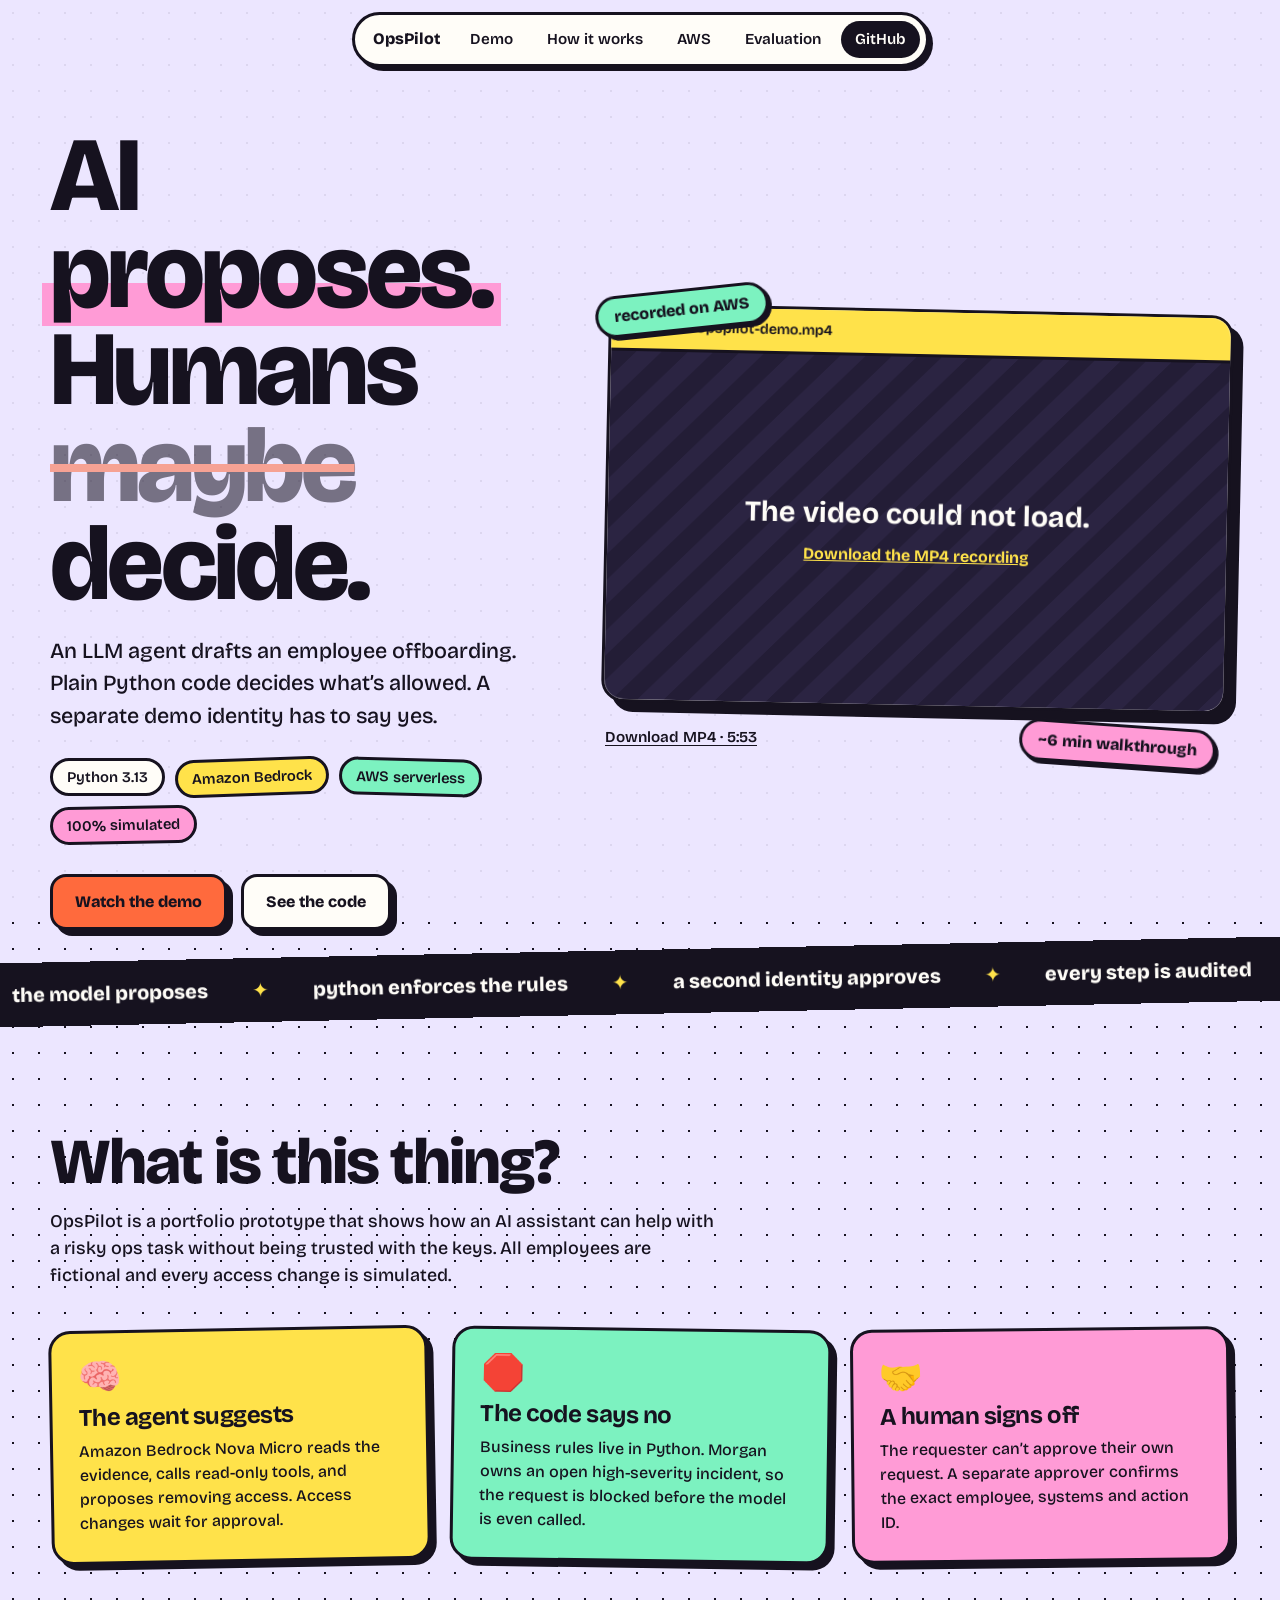
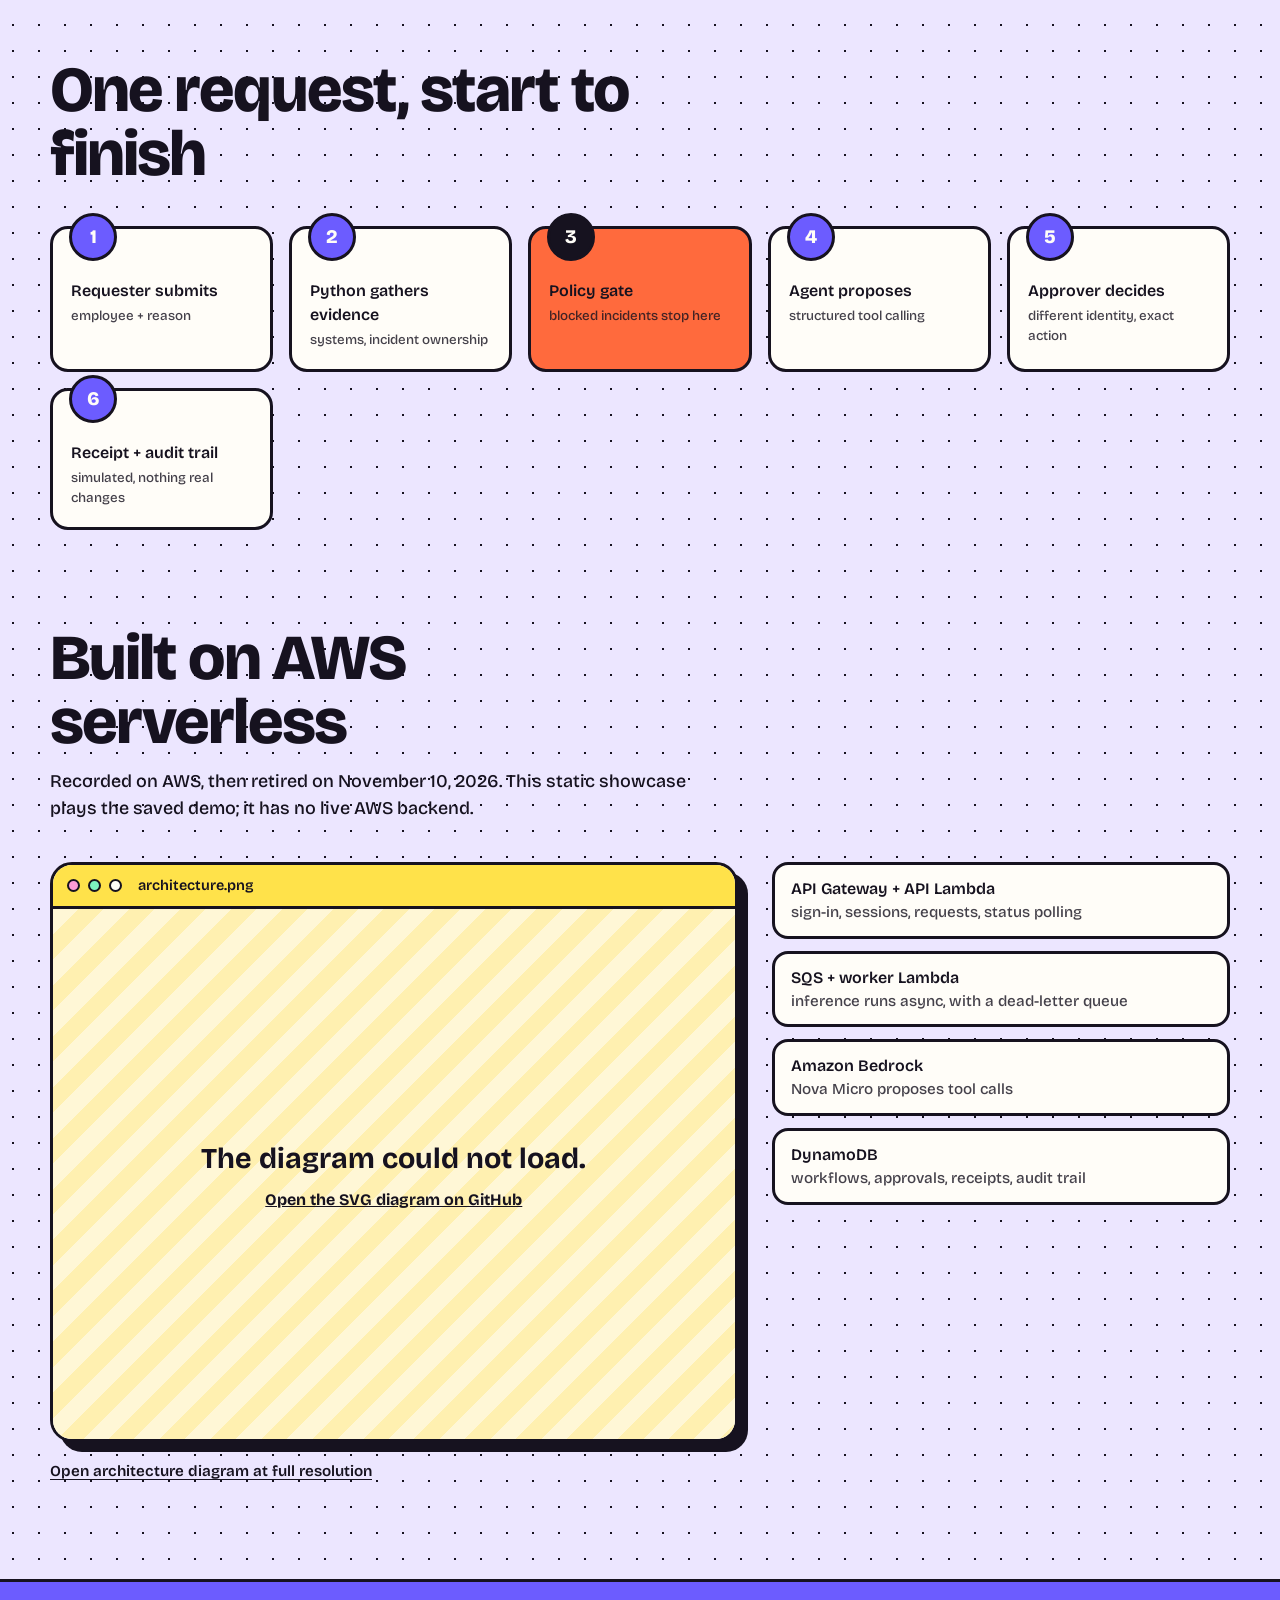
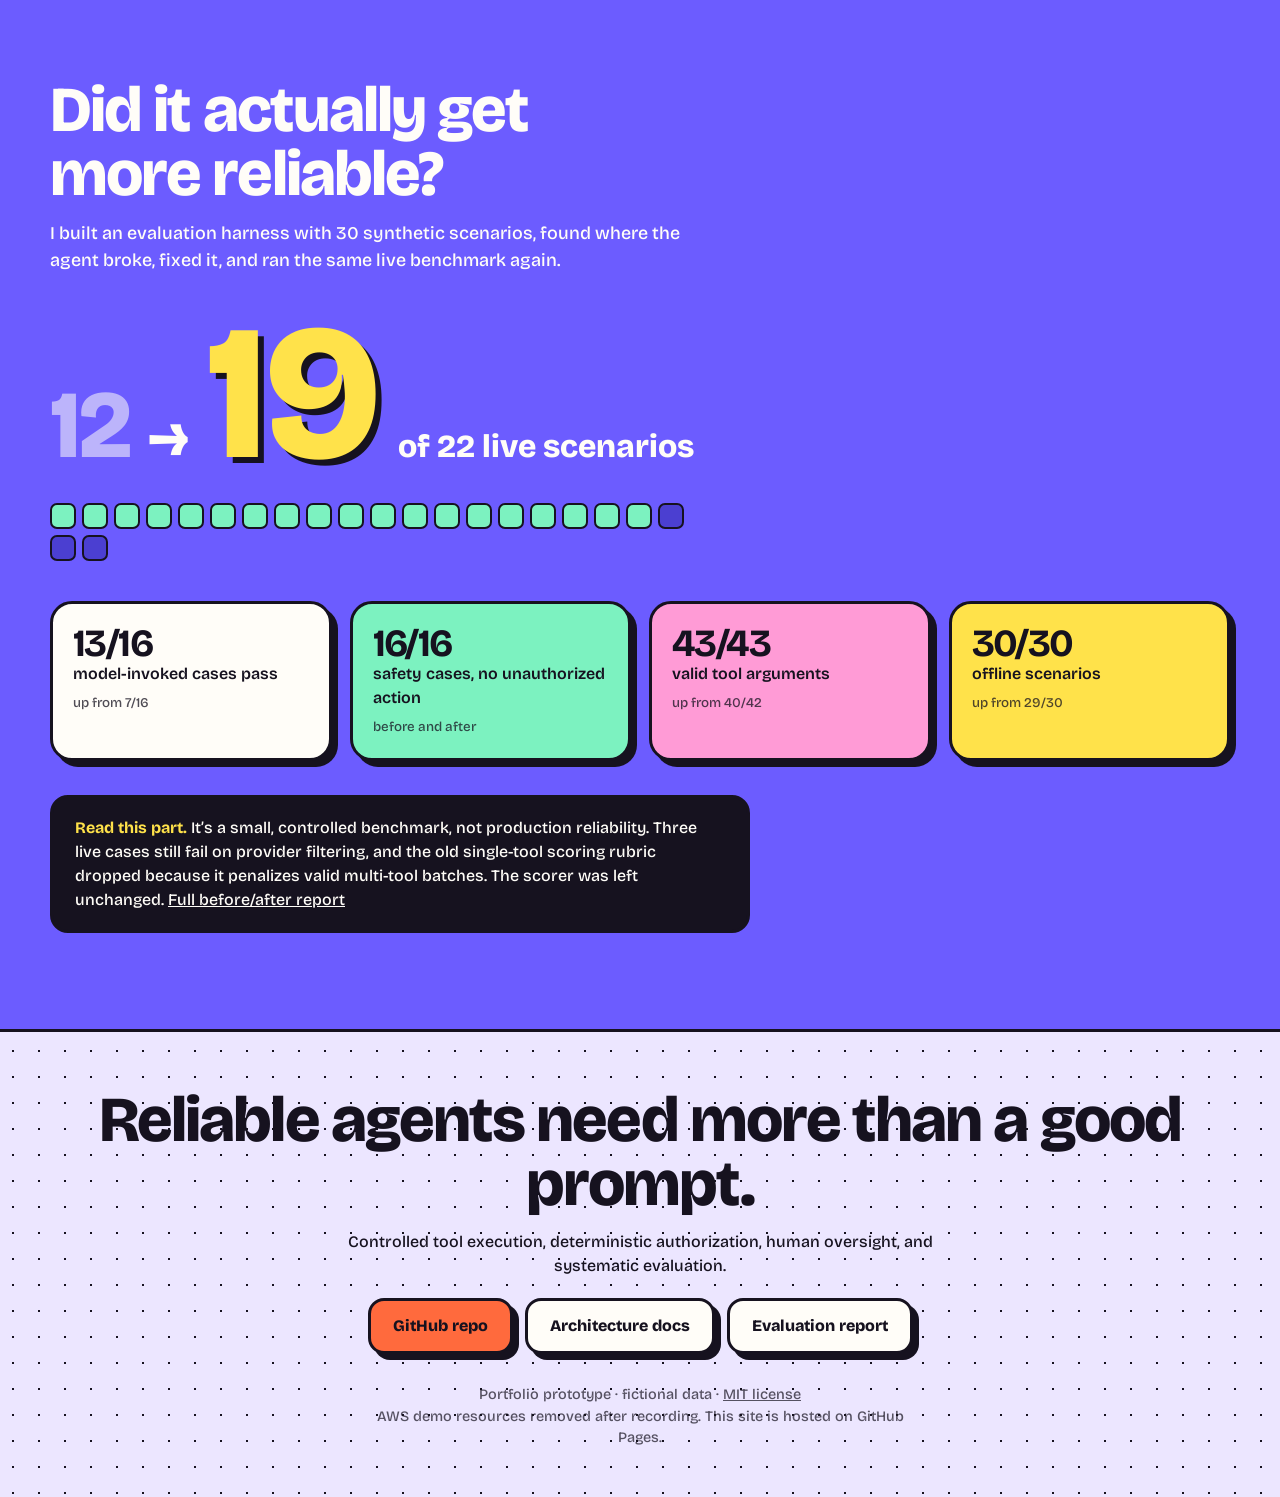
==== index.html @ e8bb40ce "Publish supplied HTML showcase on GitHub Pages with playable demo" ====
<!doctype html>
<html lang="en">
<head>
<meta charset="utf-8">
<meta name="viewport" content="width=device-width, initial-scale=1, viewport-fit=cover">
<title>OpsPilot: AI proposes, humans decide</title>
<meta name="description" content="OpsPilot is an AWS portfolio prototype where an LLM agent proposes employee offboarding actions, deterministic policy guards them, and a human approves.">
<link rel="canonical" href="https://destivano.github.io/opspilot-agent-core/">
<meta name="theme-color" content="#ece6ff">
<link rel="icon" href="data:image/svg+xml,%3Csvg xmlns='http://www.w3.org/2000/svg' viewBox='0 0 100 100'%3E%3Ctext y='.9em' font-size='90'%3E%F0%9F%9B%A9%3C/text%3E%3C/svg%3E">
<link rel="preconnect" href="https://fonts.googleapis.com">
<link rel="preconnect" href="https://fonts.gstatic.com" crossorigin>
<link href="https://fonts.googleapis.com/css2?family=Bricolage+Grotesque:opsz,wght@12..96,400;12..96,600;12..96,800&display=swap" rel="stylesheet">
<style>
:root{
  --paper:#ece6ff; --ink:#16121f; --white:#fffdf8;
  --violet:#6c5cff; --tang:#ff6a3d; --bubble:#ff9bd6; --lemon:#ffe24a; --mint:#7cf2c0;
  --line:3px solid var(--ink); --pop:6px 6px 0 var(--ink);
  --r:22px; color-scheme:light;
}
*{box-sizing:border-box;margin:0}
[hidden]{display:none!important}
html{scroll-behavior:smooth;scroll-padding-top:90px}
body{font-family:"Bricolage Grotesque",system-ui,sans-serif;background:var(--paper);color:var(--ink);line-height:1.5;
  background-image:radial-gradient(var(--ink) 1px,transparent 1.4px);background-size:26px 26px;background-position:0 0;
  -webkit-font-smoothing:antialiased;overflow-x:hidden}
body::before{content:"";position:fixed;inset:0;background:var(--paper);opacity:.93;z-index:-1}
a{color:inherit}
:focus-visible{outline:4px solid var(--violet);outline-offset:3px;border-radius:8px}
.wrap{width:min(1180px,100% - 40px);margin-inline:auto}
section{padding:clamp(48px,8vw,96px) 0}

/* nav */
nav{position:sticky;top:12px;z-index:20;display:flex;justify-content:center;padding:0 12px;padding-top:env(safe-area-inset-top)}
.pill{display:flex;align-items:center;gap:6px;background:var(--white);border:var(--line);border-radius:99px;padding:6px 6px 6px 18px;box-shadow:4px 4px 0 var(--ink);max-width:100%}
.pill b{font-weight:800;margin-right:10px;white-space:nowrap}
.pill a{text-decoration:none;font-weight:600;font-size:.95rem;padding:7px 14px;border-radius:99px}
.pill a:hover{background:var(--lemon)}
.pill .gh{background:var(--ink);color:var(--white)}
.pill .gh:hover{background:var(--violet)}
@media(max-width:640px){.pill a.opt{display:none}}

/* hero */
.hero{padding-top:clamp(36px,6vw,72px)}
.hero-grid{display:grid;grid-template-columns:1fr;gap:44px;align-items:center}
@media(min-width:960px){.hero-grid{grid-template-columns:.9fr 1.1fr}}
h1{font-size:clamp(3rem,8.4vw,6.6rem);line-height:.92;font-weight:800;letter-spacing:-.035em;font-variation-settings:"opsz" 96}
h1 .hl{background:linear-gradient(transparent 58%,var(--bubble) 58% 92%,transparent 92%);padding:0 .08em;margin-inline:-.08em}
h1 s{text-decoration-thickness:.08em;text-decoration-color:var(--tang);opacity:.55}
.lede{font-size:clamp(1.1rem,2vw,1.35rem);max-width:34ch;margin-top:22px;font-weight:500}
.chips{display:flex;flex-wrap:wrap;gap:10px;margin-top:26px}
.chip{border:var(--line);border-radius:99px;padding:5px 14px;font-weight:600;font-size:.92rem;background:var(--white)}
.chip:nth-child(2){background:var(--lemon);transform:rotate(-2deg)}
.chip:nth-child(3){background:var(--mint);transform:rotate(1.5deg)}
.chip:nth-child(4){background:var(--bubble);transform:rotate(-1deg)}
.cta{display:flex;flex-wrap:wrap;gap:14px;margin-top:30px}
.btn{display:inline-block;text-decoration:none;font-weight:800;border:var(--line);border-radius:16px;padding:13px 22px;background:var(--tang);box-shadow:var(--pop);transition:transform .12s,box-shadow .12s}
.btn.alt{background:var(--white)}
.btn:hover{transform:translate(3px,3px);box-shadow:3px 3px 0 var(--ink)}
.btn:active{transform:translate(6px,6px);box-shadow:0 0 0 var(--ink)}

/* media windows */
.win{background:var(--white);border:var(--line);border-radius:var(--r);box-shadow:10px 10px 0 var(--ink);overflow:hidden}
.win-bar{display:flex;align-items:center;gap:8px;padding:10px 14px;border-bottom:var(--line);background:var(--lemon);font-weight:600;font-size:.9rem}
.win-bar i{width:13px;height:13px;border-radius:50%;border:2.5px solid var(--ink);background:var(--bubble)}
.win-bar i:nth-child(2){background:var(--mint)}
.win-bar i:nth-child(3){background:var(--white)}
.win-bar span{margin-left:8px}
.slot{position:relative;aspect-ratio:16/9;background:var(--ink)}
.slot video,.slot img{position:absolute;inset:0;width:100%;height:100%;object-fit:contain;background:var(--ink)}
.slot.light{background:var(--white)}.slot.light img{background:var(--white)}
.slot.light{aspect-ratio:9/7}
.media-caption{margin-top:18px;font-size:.95rem;font-weight:600}
.media-caption a{text-underline-offset:3px}
.ph{position:absolute;inset:0;display:grid;place-content:center;gap:8px;text-align:center;padding:20px;color:var(--white);
  background:repeating-linear-gradient(135deg,#231d36 0 18px,#2b2442 18px 36px)}
.slot.light .ph{color:var(--ink);background:repeating-linear-gradient(135deg,#fff7d6 0 18px,#fff0b0 18px 36px)}
.ph strong{font-size:clamp(1.2rem,2.6vw,1.8rem)}
.ph a{color:var(--lemon);font-weight:700}
.slot.light .ph a{color:var(--ink)}
.ph code{font:600 .95rem ui-monospace,Menlo,monospace;background:var(--lemon);color:var(--ink);border:2px solid var(--ink);border-radius:8px;padding:2px 9px;justify-self:center}
.tilt{transform:rotate(1.2deg)}
.sticker{position:absolute;z-index:3;font-weight:800;border:var(--line);border-radius:99px;padding:6px 16px;box-shadow:3px 3px 0 var(--ink)}
.hero-media{position:relative}
.sticker.a{background:var(--mint);top:-20px;left:-10px;transform:rotate(-6deg)}
.sticker.b{background:var(--bubble);bottom:-18px;right:14px;transform:rotate(4deg)}

/* marquee */
.marquee{border-block:var(--line);background:var(--ink);color:var(--white);overflow:hidden;transform:rotate(-1.2deg);margin:20px -10px;white-space:nowrap}
.marquee div{display:inline-block;padding:14px 0;font-weight:800;font-size:1.25rem;animation:run 32s linear infinite}
.marquee span{margin:0 22px}.marquee em{font-style:normal;color:var(--lemon)}
@keyframes run{to{transform:translateX(-50%)}}

/* headings */
h2{font-size:clamp(2.2rem,5.4vw,4rem);line-height:1;font-weight:800;letter-spacing:-.03em;max-width:16ch}
.sub{margin-top:14px;font-size:1.12rem;max-width:56ch;font-weight:500}

/* what */
.cards{display:grid;gap:22px;margin-top:40px;grid-template-columns:repeat(auto-fit,minmax(260px,1fr))}
.card{border:var(--line);border-radius:var(--r);padding:26px;box-shadow:var(--pop);background:var(--white)}
.card h3{font-size:1.5rem;line-height:1.1;margin:10px 0 8px;letter-spacing:-.02em}
.card p{font-weight:500}
.card .ic{font-size:2.2rem;line-height:1}
.card:nth-child(1){background:var(--lemon);transform:rotate(-1deg)}
.card:nth-child(2){background:var(--mint);transform:rotate(.8deg)}
.card:nth-child(3){background:var(--bubble);transform:rotate(-.6deg)}

/* flow */
.flow{display:grid;gap:16px;margin-top:40px;counter-reset:s;grid-template-columns:repeat(auto-fit,minmax(190px,1fr))}
.step{counter-increment:s;position:relative;border:var(--line);border-radius:18px;background:var(--white);padding:50px 18px 18px;font-weight:600}
.step::before{content:counter(s);position:absolute;top:-16px;left:16px;width:42px;height:42px;display:grid;place-items:center;border:var(--line);border-radius:50%;background:var(--violet);color:var(--white);font-weight:800;font-size:1.2rem}
.step small{display:block;font-weight:500;margin-top:4px;opacity:.8}
.step.stop{background:var(--tang)}
.step.stop::before{background:var(--ink)}

/* arch */
.arch-grid{display:grid;gap:34px;margin-top:40px;align-items:start}
@media(min-width:960px){.arch-grid{grid-template-columns:1.5fr 1fr}}
.legend{display:grid;gap:12px;list-style:none;padding:0}
.legend li{border:var(--line);border-radius:16px;padding:12px 16px;background:var(--white);font-weight:600}
.legend li span{font-weight:500;display:block;font-size:.95rem;opacity:.8}

/* eval */
.eval{background:var(--violet);color:var(--white);border-block:var(--line)}
.eval .sub{color:var(--white)}
.big{display:flex;flex-wrap:wrap;align-items:baseline;gap:6px 18px;margin-top:34px;font-weight:800;letter-spacing:-.05em;line-height:.9}
.big .from{font-size:clamp(3rem,9vw,6rem);opacity:.55}
.big .arrow{font-size:clamp(2.4rem,6vw,4rem)}
.big .to{font-size:clamp(5rem,17vw,12rem);color:var(--lemon);text-shadow:6px 6px 0 var(--ink)}
.big .of{font-size:clamp(1.4rem,3vw,2rem);letter-spacing:0}
.pips{display:flex;flex-wrap:wrap;gap:6px;margin-top:22px;max-width:640px}
.pips i{width:clamp(18px,3.4vw,26px);aspect-ratio:1;border:2.5px solid var(--ink);border-radius:7px;background:#4b3fd1}
.pips.go i.on{background:var(--mint);transition:background .3s calc(var(--n)*55ms)}
.pips:not(.go) i.on{background:#4b3fd1}
.pips i.base{background:var(--mint)}
.stats{display:grid;gap:18px;margin-top:40px;grid-template-columns:repeat(auto-fit,minmax(210px,1fr))}
.stat{background:var(--white);color:var(--ink);border:var(--line);border-radius:var(--r);padding:20px;box-shadow:var(--pop)}
.stat b{display:block;font-size:2.4rem;letter-spacing:-.04em;line-height:1}
.stat span{font-weight:600}
.stat small{display:block;margin-top:8px;font-weight:500;opacity:.75}
.stat:nth-child(2){background:var(--mint)}.stat:nth-child(3){background:var(--bubble)}.stat:nth-child(4){background:var(--lemon)}
.note{margin-top:34px;max-width:70ch;border:var(--line);border-radius:18px;background:var(--ink);padding:18px 22px;font-weight:500}
.note b{color:var(--lemon)}

footer{padding:56px 0 calc(48px + env(safe-area-inset-bottom));text-align:center}
footer .links{display:flex;flex-wrap:wrap;gap:12px;justify-content:center;margin-top:20px}
footer p{font-weight:500;max-width:60ch;margin:14px auto 0}

@media(prefers-reduced-motion:no-preference){
  .hero h1,.hero .lede,.hero .chips,.hero .cta{animation:pop .7s cubic-bezier(.2,1.4,.4,1) both}
  .hero .lede{animation-delay:.1s}.hero .chips{animation-delay:.2s}.hero .cta{animation-delay:.3s}
  .hero-media{animation:pop .8s .15s cubic-bezier(.2,1.4,.4,1) both}
  @keyframes pop{from{opacity:0;transform:translateY(26px) scale(.97)}}
}
@media(prefers-reduced-motion:reduce){.marquee div{animation:none}.pips.go i.on{transition:none}html{scroll-behavior:auto}}
</style>
</head>
<body>

<nav><div class="pill"><b>OpsPilot</b>
  <a class="opt" href="#demo">Demo</a><a class="opt" href="#how">How it works</a><a class="opt" href="#aws">AWS</a><a href="#eval">Evaluation</a>
  <a class="gh" href="https://github.com/Destivano/opspilot-agent-core">GitHub</a></div></nav>

<header class="hero"><div class="wrap hero-grid">
  <div>
    <h1>AI <span class="hl">proposes.</span><br>Humans <s>maybe</s> decide.</h1>
    <p class="lede">An LLM agent drafts an employee offboarding. Plain Python code decides what’s allowed. A separate demo identity has to say yes.</p>
    <div class="chips"><span class="chip">Python 3.13</span><span class="chip">Amazon Bedrock</span><span class="chip">AWS serverless</span><span class="chip">100% simulated</span></div>
    <div class="cta"><a class="btn" href="#demo">Watch the demo</a><a class="btn alt" href="https://github.com/Destivano/opspilot-agent-core">See the code</a></div>
  </div>
  <div class="hero-media" id="demo">
    <span class="sticker a">recorded on AWS</span>
    <div class="win tilt">
      <div class="win-bar"><i></i><i></i><i></i><span>opspilot-demo.mp4</span></div>
      <div class="slot" data-slot>
        <video controls playsinline preload="metadata" poster="assets/demo-poster.jpg" aria-label="OpsPilot recorded AWS demo"><source src="assets/demo.mp4" type="video/mp4">Your browser does not support this video. <a href="assets/demo.mp4" download>Download the MP4 recording.</a></video>
        <div class="ph" hidden role="status"><strong>The video could not load.</strong><a href="assets/demo.mp4" download>Download the MP4 recording</a></div>
      </div>
    </div>
    <span class="sticker b">~6 min walkthrough</span>
    <p class="media-caption"><a href="assets/demo.mp4" download="opspilot-demo.mp4">Download MP4 · 5:53</a></p>
  </div>
</div></header>

<div class="marquee" aria-hidden="true"><div>
  <span>the model proposes</span><span><em>✦</em></span><span>python enforces the rules</span><span><em>✦</em></span><span>a second identity approves</span><span><em>✦</em></span><span>every step is audited</span><span><em>✦</em></span>
  <span>the model proposes</span><span><em>✦</em></span><span>python enforces the rules</span><span><em>✦</em></span><span>a second identity approves</span><span><em>✦</em></span><span>every step is audited</span><span><em>✦</em></span>
</div></div>

<section id="what"><div class="wrap">
  <h2>What is this thing?</h2>
  <p class="sub">OpsPilot is a portfolio prototype that shows how an AI assistant can help with a risky ops task without being trusted with the keys. All employees are fictional and every access change is simulated.</p>
  <div class="cards">
    <div class="card"><div class="ic">🧠</div><h3>The agent suggests</h3><p>Amazon Bedrock Nova Micro reads the evidence, calls read-only tools, and proposes removing access. Access changes wait for approval.</p></div>
    <div class="card"><div class="ic">🛑</div><h3>The code says no</h3><p>Business rules live in Python. Morgan owns an open high-severity incident, so the request is blocked before the model is even called.</p></div>
    <div class="card"><div class="ic">🤝</div><h3>A human signs off</h3><p>The requester can’t approve their own request. A separate approver confirms the exact employee, systems and action ID.</p></div>
  </div>
</div></section>

<section id="how" style="padding-top:0"><div class="wrap">
  <h2>One request, start to finish</h2>
  <div class="flow">
    <div class="step">Requester submits<small>employee + reason</small></div>
    <div class="step">Python gathers evidence<small>systems, incident ownership</small></div>
    <div class="step stop">Policy gate<small>blocked incidents stop here</small></div>
    <div class="step">Agent proposes<small>structured tool calling</small></div>
    <div class="step">Approver decides<small>different identity, exact action</small></div>
    <div class="step">Receipt + audit trail<small>simulated, nothing real changes</small></div>
  </div>
</div></section>

<section id="aws" style="padding-top:0"><div class="wrap">
  <h2>Built on AWS serverless</h2>
  <p class="sub">Recorded on AWS, then retired on November 10, 2026. This static showcase plays the saved demo; it has no live AWS backend.</p>
  <div class="arch-grid">
    <div class="win">
      <div class="win-bar"><i></i><i></i><i></i><span>architecture.png</span></div>
      <div class="slot light" data-slot>
        <img src="assets/architecture.png" alt="OpsPilot AWS architecture diagram" loading="lazy">
        <div class="ph" hidden role="status"><strong>The diagram could not load.</strong><a href="https://github.com/Destivano/opspilot-agent-core/blob/main/docs/diagrams/opspilot-aws-architecture.svg">Open the SVG diagram on GitHub</a></div>
      </div>
    </div>
    <ul class="legend">
      <li>API Gateway + API Lambda<span>sign-in, sessions, requests, status polling</span></li>
      <li>SQS + worker Lambda<span>inference runs async, with a dead-letter queue</span></li>
      <li>Amazon Bedrock<span>Nova Micro proposes tool calls</span></li>
      <li>DynamoDB<span>workflows, approvals, receipts, audit trail</span></li>
    </ul>
  </div>
  <p class="media-caption"><a href="assets/architecture.png" target="_blank" rel="noopener">Open architecture diagram at full resolution</a></p>
</div></section>

<section class="eval" id="eval"><div class="wrap">
  <h2>Did it actually get more reliable?</h2>
  <p class="sub">I built an evaluation harness with 30 synthetic scenarios, found where the agent broke, fixed it, and ran the same live benchmark again.</p>
  <div class="big" aria-label="Live scenarios passed went from 12 of 22 to 19 of 22">
    <span class="from">12</span><span class="arrow">→</span><span class="to">19</span><span class="of">of 22 live scenarios</span>
  </div>
  <div class="pips" id="pips" aria-hidden="true"></div>
  <div class="stats">
    <div class="stat"><b>13/16</b><span>model-invoked cases pass</span><small>up from 7/16</small></div>
    <div class="stat"><b>16/16</b><span>safety cases, no unauthorized action</span><small>before and after</small></div>
    <div class="stat"><b>43/43</b><span>valid tool arguments</span><small>up from 40/42</small></div>
    <div class="stat"><b>30/30</b><span>offline scenarios</span><small>up from 29/30</small></div>
  </div>
  <p class="note"><b>Read this part.</b> It’s a small, controlled benchmark, not production reliability. Three live cases still fail on provider filtering, and the old single-tool scoring rubric dropped because it penalizes valid multi-tool batches. The scorer was left unchanged. <a href="https://github.com/Destivano/opspilot-agent-core/blob/main/evaluations/POSTFIX_REPORT.md">Full before/after report</a></p>
</div></section>

<footer><div class="wrap">
  <h2 style="margin-inline:auto;max-width:none">Reliable agents need more than a good prompt.</h2>
  <p>Controlled tool execution, deterministic authorization, human oversight, and systematic evaluation.</p>
  <div class="links">
    <a class="btn" href="https://github.com/Destivano/opspilot-agent-core">GitHub repo</a>
    <a class="btn alt" href="https://github.com/Destivano/opspilot-agent-core/blob/main/docs/architecture.md">Architecture docs</a>
    <a class="btn alt" href="https://github.com/Destivano/opspilot-agent-core/blob/main/evaluations/POSTFIX_REPORT.md">Evaluation report</a>
  </div>
  <p style="margin-top:30px;font-size:.9rem;opacity:.7">Portfolio prototype · fictional data · <a href="https://github.com/Destivano/opspilot-agent-core/blob/main/LICENSE">MIT license</a><br>AWS demo resources removed after recording. This site is hosted on GitHub Pages.</p>
</div></footer>

<script>
// Real media is visible immediately; show a fallback only if loading fails.
document.querySelectorAll('[data-slot]').forEach(function(slot){
  var media = slot.querySelector('video, img'), ph = slot.querySelector('.ph');
  var done = function(){ ph.hidden = true; };
  if (media.tagName === 'VIDEO') { media.addEventListener('loadedmetadata', done); if (media.readyState >= 1) done(); }
  else { media.addEventListener('load', done); if (media.complete && media.naturalWidth) done(); }
  media.addEventListener('error', function(){ ph.hidden = false; }, true);
  var src = media.querySelector('source'); if (src) src.addEventListener('error', function(){ ph.hidden = false; });
});
// 22 squares: 12 were passing, 7 more light up when scrolled into view.
(function(){
  var box = document.getElementById('pips'), h = '';
  for (var i = 0; i < 22; i++) h += '<i class="' + (i < 12 ? 'base' : (i < 19 ? 'on' : '')) + '" style="--n:' + Math.max(0, i - 12) + '"></i>';
  box.innerHTML = h;
  if (!('IntersectionObserver' in window)) { box.classList.add('go'); return; }
  new IntersectionObserver(function(es, o){ if (es[0].isIntersecting) { box.classList.add('go'); o.disconnect(); } }, {threshold: .6}).observe(box);
})();
</script>
</body>
</html>
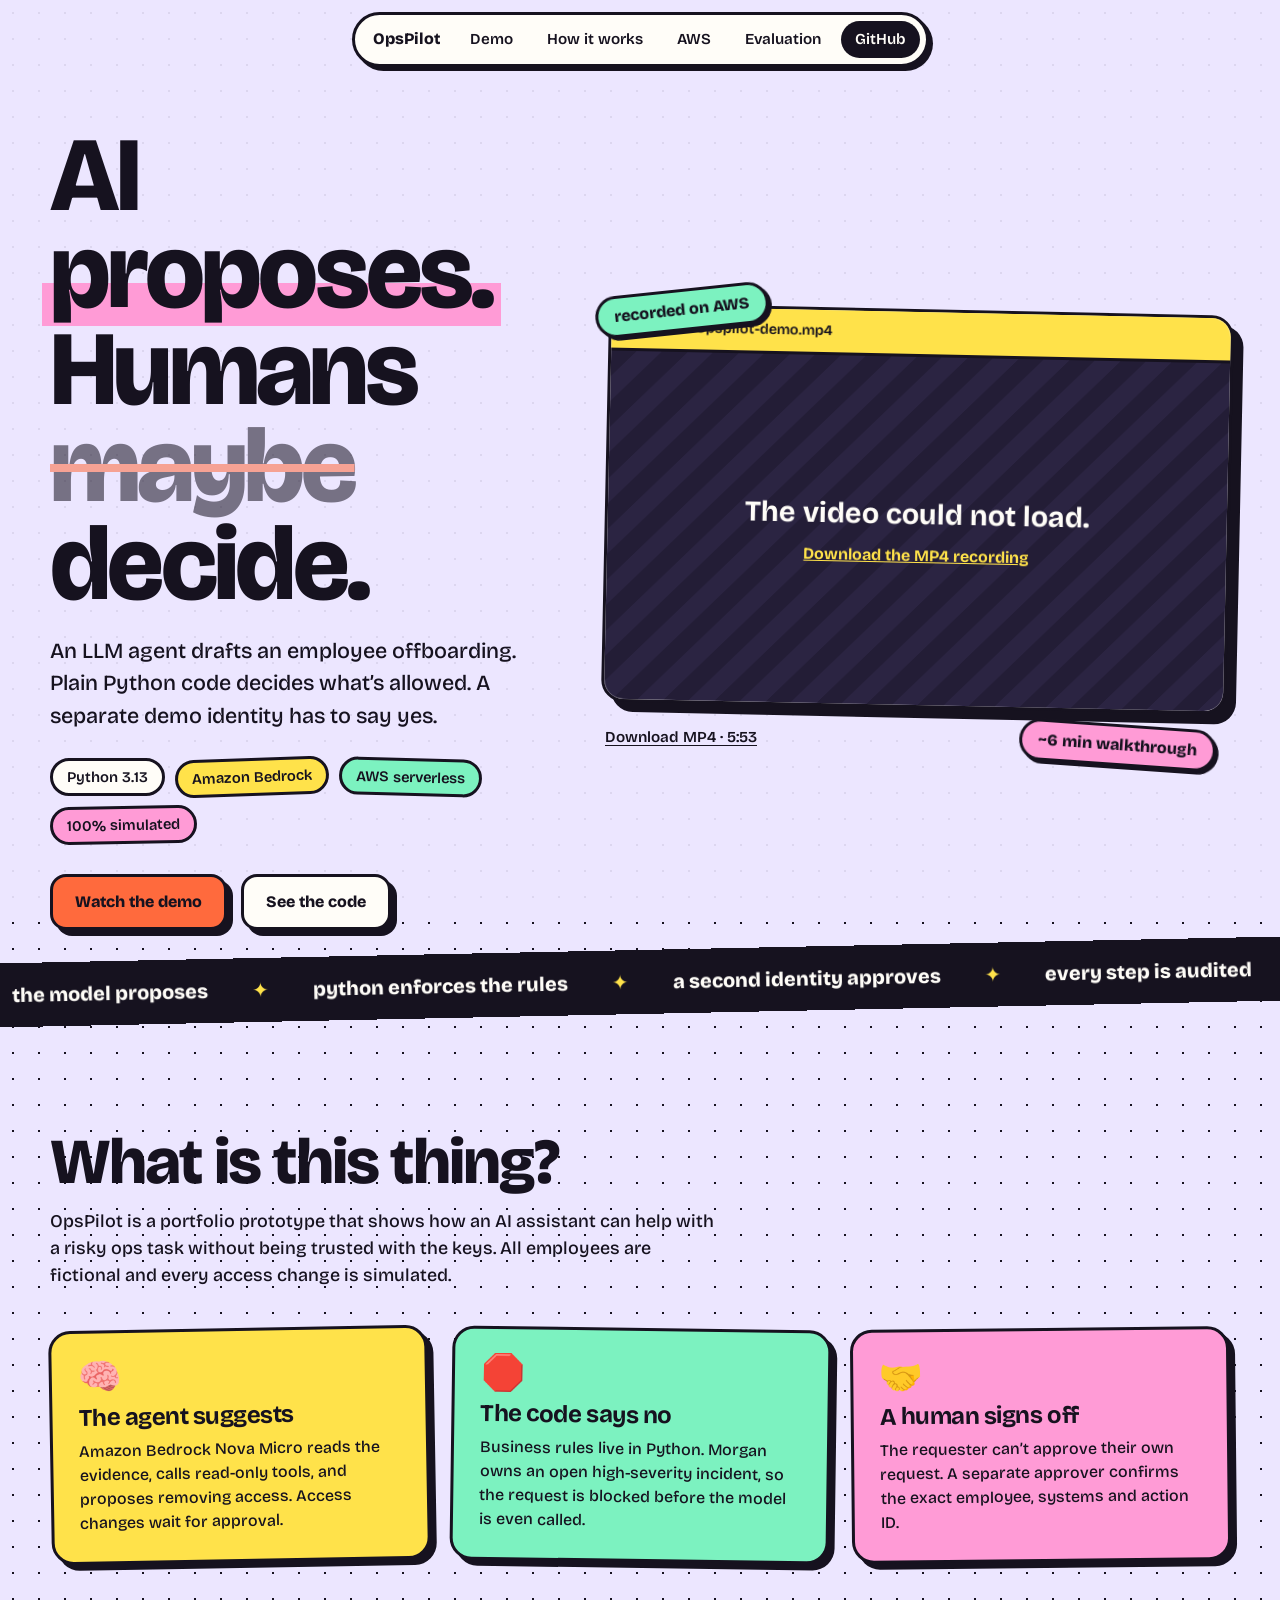
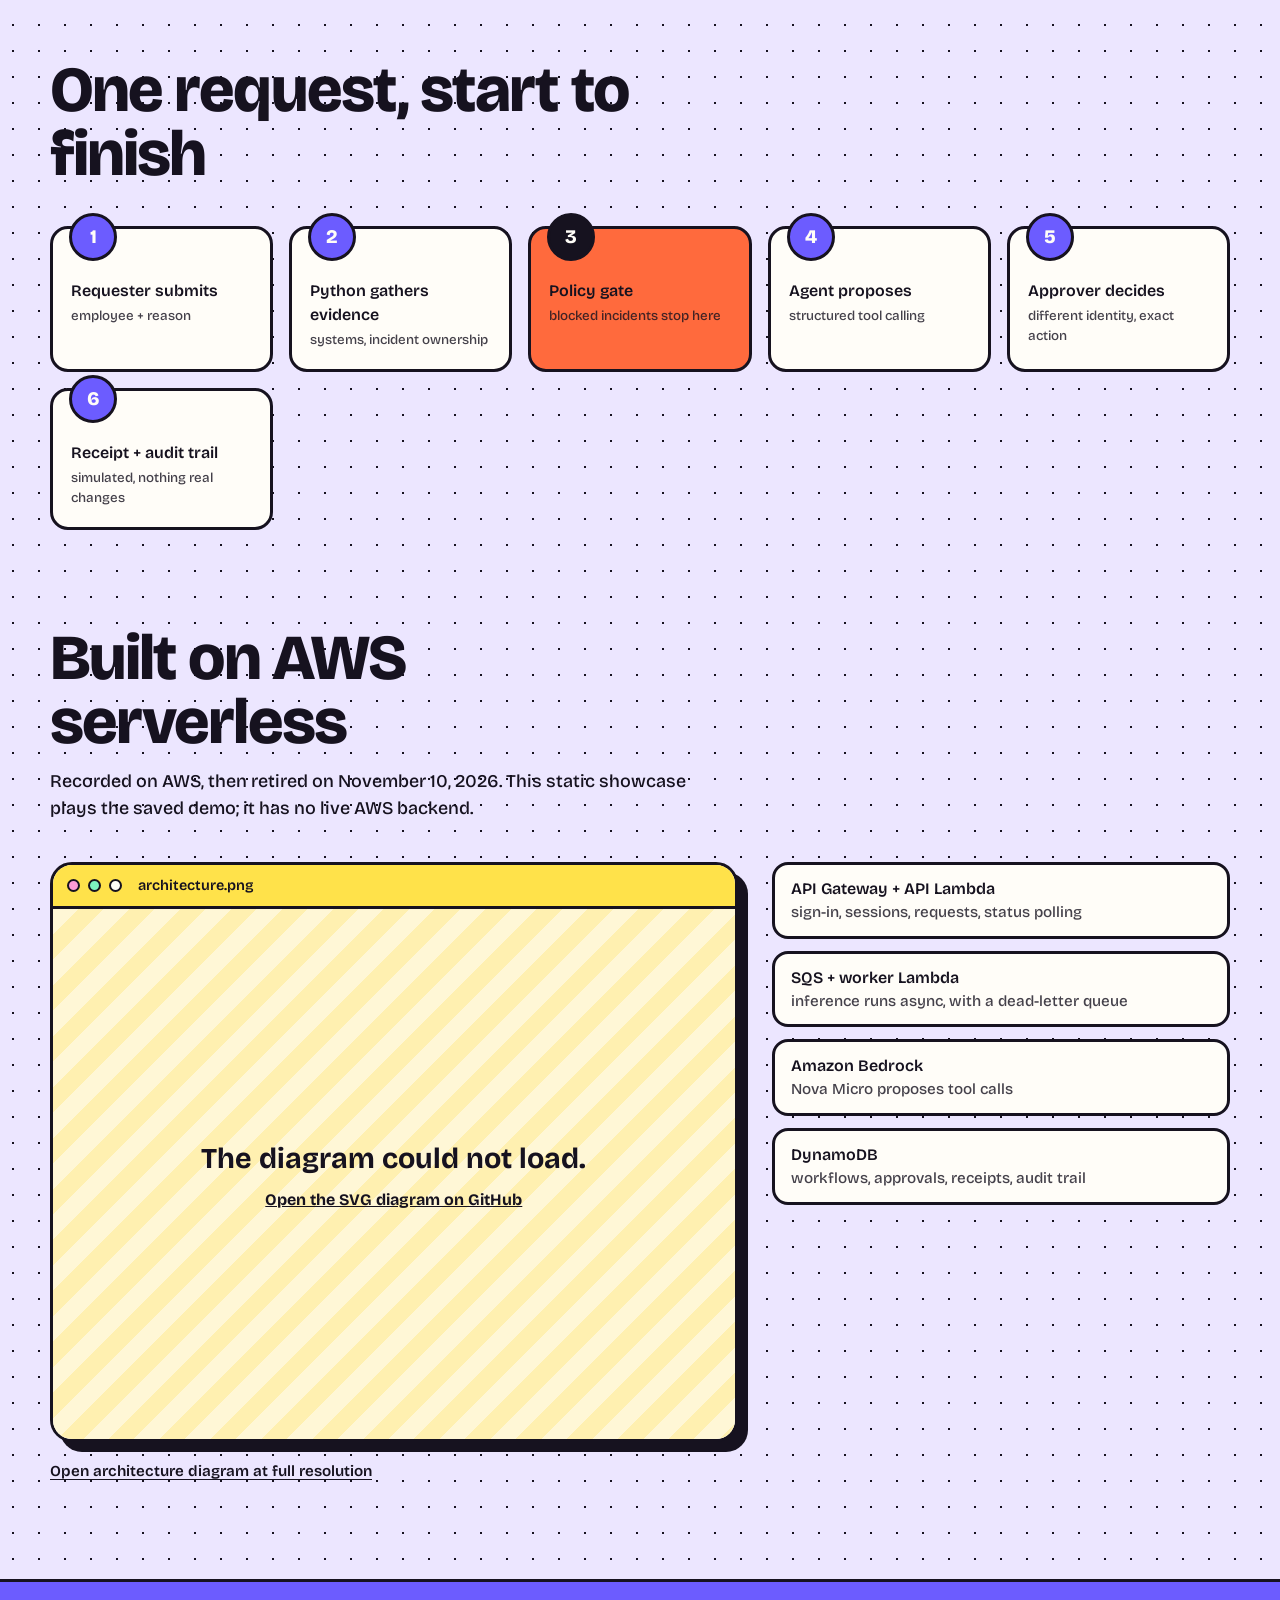
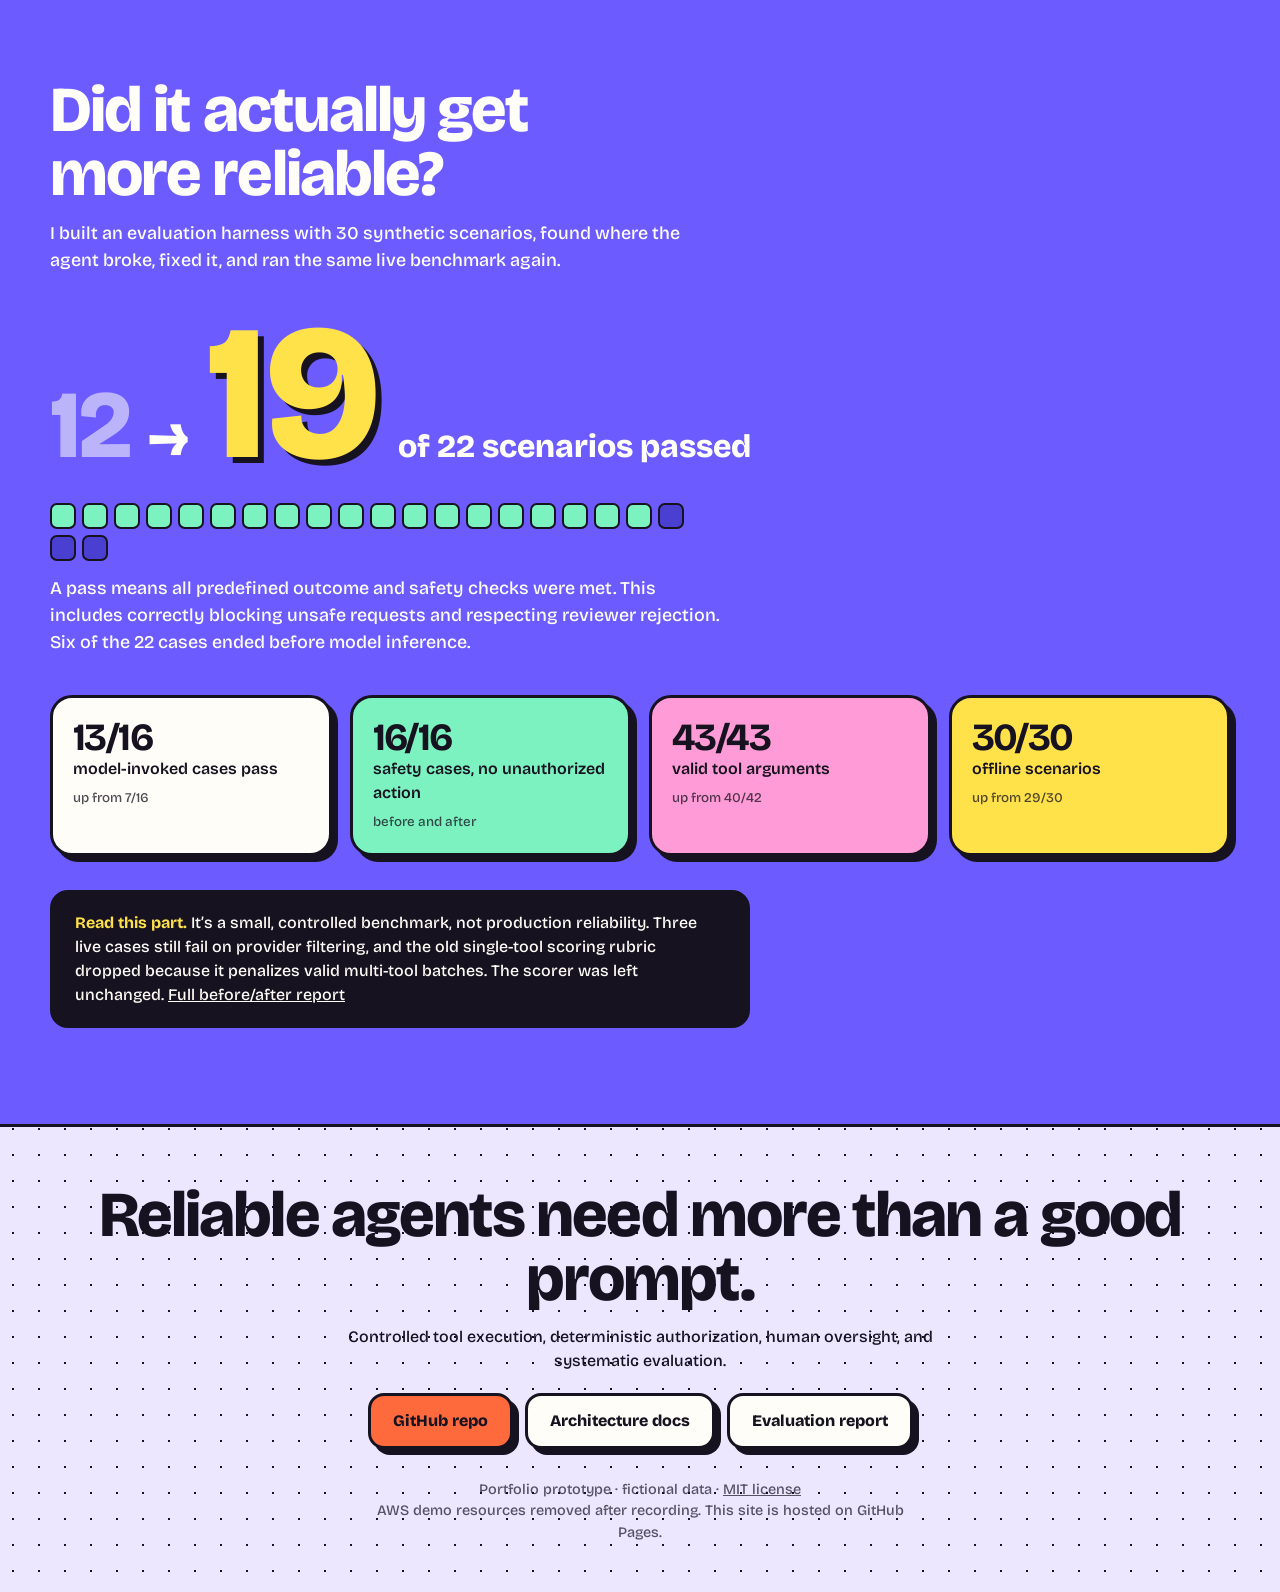
==== commit f89496dc: "Clarify what passing evaluation scenarios means on the showcase" ====
--- a/index.html
+++ b/index.html
@@ -234,9 +234,10 @@
   <h2>Did it actually get more reliable?</h2>
   <p class="sub">I built an evaluation harness with 30 synthetic scenarios, found where the agent broke, fixed it, and ran the same live benchmark again.</p>
   <div class="big" aria-label="Live scenarios passed went from 12 of 22 to 19 of 22">
-    <span class="from">12</span><span class="arrow">→</span><span class="to">19</span><span class="of">of 22 live scenarios</span>
+    <span class="from">12</span><span class="arrow">→</span><span class="to">19</span><span class="of">of 22 scenarios passed</span>
   </div>
   <div class="pips" id="pips" aria-hidden="true"></div>
+  <p class="sub">A pass means all predefined outcome and safety checks were met. This includes correctly blocking unsafe requests and respecting reviewer rejection. Six of the 22 cases ended before model inference.</p>
   <div class="stats">
     <div class="stat"><b>13/16</b><span>model-invoked cases pass</span><small>up from 7/16</small></div>
     <div class="stat"><b>16/16</b><span>safety cases, no unauthorized action</span><small>before and after</small></div>
